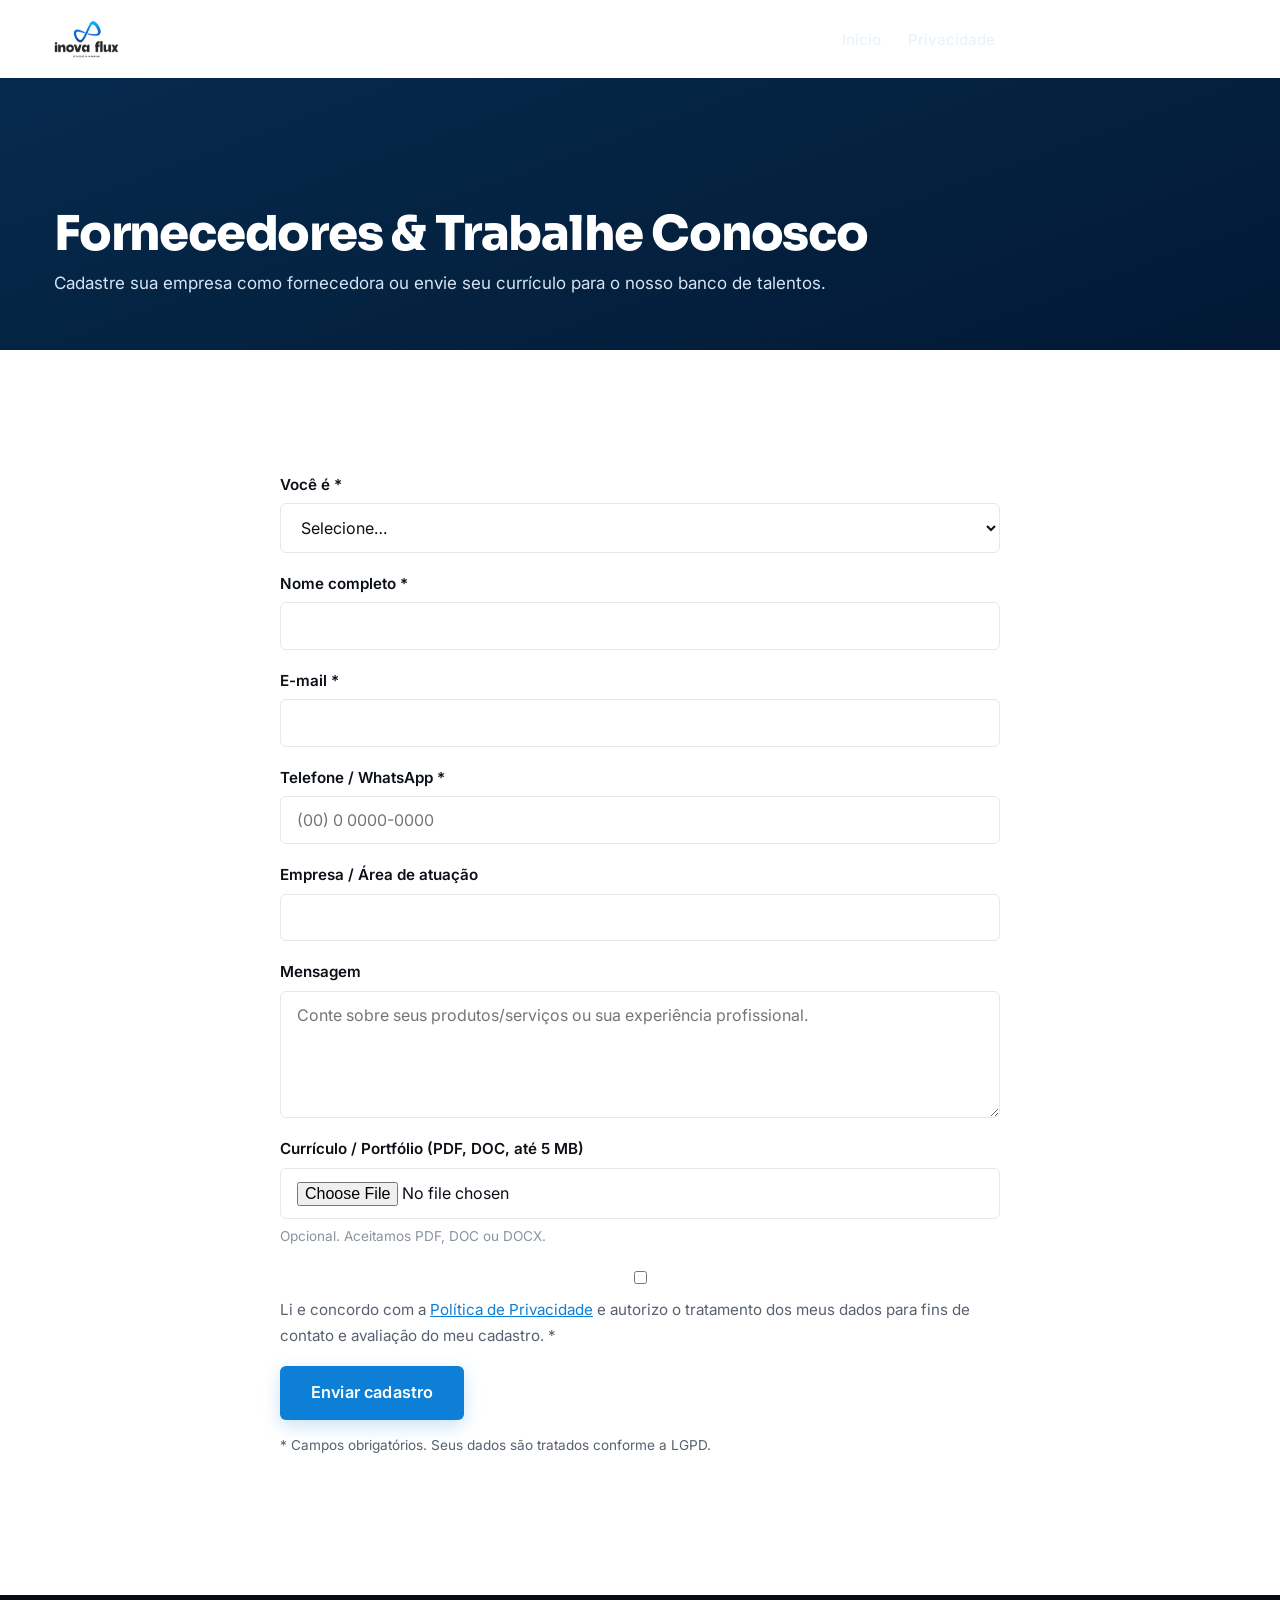
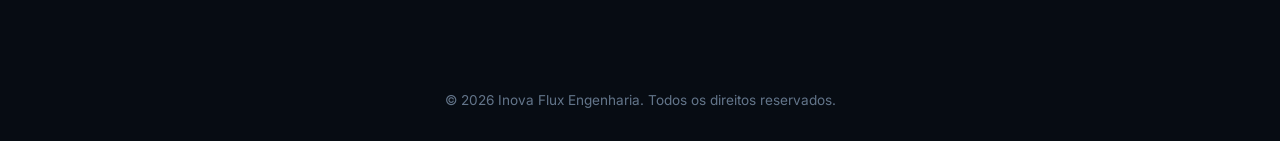
==== Site/fornecedores.html @ 283bc822 "Smooth scroll com Lenis (vendorizado, engine unica) + anima sempre (sem gating de reduced-motion); g" ====
<!DOCTYPE html>
<html lang="pt-BR">
<head>
<meta charset="UTF-8">
<meta name="viewport" content="width=device-width, initial-scale=1">
<title>Fornecedores & Trabalhe Conosco — Inova Flux Engenharia</title>
<meta name="description" content="Cadastro de fornecedores e envio de currículo (Trabalhe Conosco) para a Inova Flux Engenharia.">
<link rel="icon" type="image/png" href="favicon.png">
<link rel="preconnect" href="https://fonts.googleapis.com">
<link rel="preconnect" href="https://fonts.gstatic.com" crossorigin>
<link href="https://fonts.googleapis.com/css2?family=Sora:wght@600;700;800&family=Inter:wght@400;500;600&display=swap" rel="stylesheet">
<link rel="stylesheet" href="css/styles.css">
</head>
<body>

<header class="header scrolled" id="header" style="position:sticky">
  <div class="container header-inner">
    <a href="index.html" class="brand" aria-label="Inova Flux Engenharia — início">
      <img class="logo-color" src="assets/logos/logo-color.png" alt="Inova Flux Engenharia" style="opacity:1;position:relative">
    </a>
    <nav class="nav mobile" style="transform:none">
      <ul class="nav-links"><li><a href="index.html">Início</a></li><li><a href="politica-de-privacidade.html">Privacidade</a></li></ul>
      <a class="btn nav-cta js-wa" data-wa-btn="orcamento" href="https://wa.me/5517996065834" target="_blank" rel="noopener">Solicitar orçamento</a>
    </nav>
  </div>
</header>

<section class="page-hero">
  <div class="container"><h1>Fornecedores & Trabalhe Conosco</h1><p style="margin:.6rem 0 0;color:#D6E4F3">Cadastre sua empresa como fornecedora ou envie seu currículo para o nosso banco de talentos.</p></div>
</section>

<main class="container">
  <div class="prose" style="max-width:720px">
    <div id="formMsg" role="status" aria-live="polite" style="display:none"></div>
    <form id="cadastroForm" method="post" action="php/enviar.php" enctype="multipart/form-data" novalidate>
      <div class="form-field">
        <label for="tipo">Você é *</label>
        <select id="tipo" name="tipo" required>
          <option value="">Selecione…</option>
          <option value="fornecedor">Fornecedor / Prestador de serviço</option>
          <option value="candidato">Candidato (Trabalhe Conosco)</option>
        </select>
      </div>
      <div class="form-field">
        <label for="nome">Nome completo *</label>
        <input type="text" id="nome" name="nome" required autocomplete="name">
      </div>
      <div class="form-field">
        <label for="email">E-mail *</label>
        <input type="email" id="email" name="email" required autocomplete="email">
      </div>
      <div class="form-field">
        <label for="telefone">Telefone / WhatsApp *</label>
        <input type="tel" id="telefone" name="telefone" required autocomplete="tel" placeholder="(00) 0 0000-0000">
      </div>
      <div class="form-field">
        <label for="empresa">Empresa / Área de atuação</label>
        <input type="text" id="empresa" name="empresa" autocomplete="organization">
      </div>
      <div class="form-field">
        <label for="mensagem">Mensagem</label>
        <textarea id="mensagem" name="mensagem" rows="5" placeholder="Conte sobre seus produtos/serviços ou sua experiência profissional."></textarea>
      </div>
      <div class="form-field">
        <label for="arquivo">Currículo / Portfólio (PDF, DOC, até 5 MB)</label>
        <input type="file" id="arquivo" name="arquivo" accept=".pdf,.doc,.docx">
        <span class="form-note">Opcional. Aceitamos PDF, DOC ou DOCX.</span>
      </div>
      <div class="form-field" style="flex-direction:row;align-items:flex-start;gap:10px">
        <input type="checkbox" id="consent" name="consent" required style="width:auto;margin-top:5px">
        <label for="consent" style="font-weight:400;color:var(--muted)">Li e concordo com a <a href="politica-de-privacidade.html" target="_blank">Política de Privacidade</a> e autorizo o tratamento dos meus dados para fins de contato e avaliação do meu cadastro. *</label>
      </div>
      <!-- honeypot anti-spam -->
      <input type="text" name="website" tabindex="-1" autocomplete="off" style="position:absolute;left:-9999px" aria-hidden="true">
      <button type="submit" class="btn btn--lg" id="submitBtn">Enviar cadastro</button>
      <p class="form-note" style="margin-top:14px">* Campos obrigatórios. Seus dados são tratados conforme a LGPD.</p>
    </form>
  </div>
</main>

<footer class="footer">
  <div class="container">
    <div class="footer-bottom" style="border:0;justify-content:center">
      <span>© <span id="year">2026</span> Inova Flux Engenharia. Todos os direitos reservados.</span>
    </div>
  </div>
</footer>

<script src="js/lenis.min.js"></script>
<script src="js/app.js"></script>
<script>
/* Envio assíncrono com feedback (progressivo — funciona só quando o backend PHP estiver no ar) */
(function(){
  var form = document.getElementById('cadastroForm');
  var msg = document.getElementById('formMsg');
  var btn = document.getElementById('submitBtn');
  if(!form) return;
  function show(type, text){
    msg.style.display='block';
    msg.style.padding='14px 18px'; msg.style.borderRadius='10px'; msg.style.marginBottom='20px';
    msg.style.background = type==='ok' ? 'rgba(1,187,255,.12)' : '#FDECEA';
    msg.style.color = type==='ok' ? '#04213F' : '#B3261E';
    msg.textContent = text;
    msg.scrollIntoView({behavior:'smooth', block:'center'});
  }
  form.addEventListener('submit', function(e){
    if(!form.checkValidity()){ return; } // deixa o browser validar
    e.preventDefault();
    btn.disabled = true; btn.textContent = 'Enviando…';
    fetch(form.action, { method:'POST', body: new FormData(form) })
      .then(function(r){ return r.json().catch(function(){ throw new Error('resp'); }); })
      .then(function(d){
        if(d && d.ok){ show('ok', d.message || 'Cadastro enviado com sucesso! Em breve entraremos em contato.'); form.reset(); }
        else { show('err', (d && d.message) || 'Não foi possível enviar. Tente novamente ou fale pelo WhatsApp.'); }
      })
      .catch(function(){ show('err', 'Envio indisponível no momento. Fale conosco pelo WhatsApp (17) 9 9606-5834.'); })
      .finally(function(){ btn.disabled=false; btn.textContent='Enviar cadastro'; });
  });
})();
</script>

</body>
</html>
---- Site/css/styles.css ----
/* =====================================================================
   Inova Flux Engenharia — styles.css (v3 · editorial/industrial + motion premium)
   Paleta ciano→azul da marca, tipografia Sora + Inter.
   ===================================================================== */

/* ---------- Tokens ---------- */
:root{
  --brand-cyan:#12B5F0;
  --brand:#0E7FD6;
  --brand-deep:#022E79;
  --brand-navy:#04213F;
  --ink:#0B1017;
  --ink-2:#161C26;
  --charcoal:#272728;
  --muted:#57616F;
  --muted-2:#8A93A0;
  --line:#E4E8EE;
  --line-2:#EEF1F5;
  --surface:#F4F6F9;
  --surface-2:#E9EEF3;
  --bg:#FFFFFF;
  --white:#FFFFFF;

  --grad:linear-gradient(135deg,#12B5F0 0%,#0E7FD6 55%,#022E79 100%);
  --grad-dark:linear-gradient(160deg,#062A4E 0%,#04213F 55%,#021835 100%);

  --r-sm:6px; --r:10px; --r-lg:16px; --pill:999px;
  --shadow-sm:0 1px 2px rgba(9,20,35,.05);
  --shadow:0 10px 30px rgba(9,20,35,.09);
  --shadow-lg:0 26px 60px rgba(9,20,35,.20);
  --ring:0 0 0 3px rgba(18,181,240,.45);

  --container:1220px;
  --pad:24px;
  --sec:clamp(72px,9.5vw,132px);
  --header-h:78px;

  --ff-display:"Sora",system-ui,-apple-system,"Segoe UI",Roboto,sans-serif;
  --ff-body:"Inter",system-ui,-apple-system,"Segoe UI",Roboto,sans-serif;

  /* curvas de animação */
  --ease:cubic-bezier(.33,.72,.32,1);      /* micro-interações — suave, natural */
  --ease-out:cubic-bezier(.16,1,.3,1);     /* entradas — expo-out, premium */
  --ease-soft:cubic-bezier(.45,.05,.2,1);
}

/* ---------- Reset / base ---------- */
*,*::before,*::after{box-sizing:border-box}
html{scroll-behavior:smooth;scroll-padding-top:90px;-webkit-text-size-adjust:100%}
body{
  margin:0;font-family:var(--ff-body);font-size:1.0625rem;line-height:1.68;
  color:var(--ink);background:var(--bg);overflow-x:hidden;
  -webkit-font-smoothing:antialiased;text-rendering:optimizeLegibility;
}
/* Lenis smooth scroll (evita conflito com html{scroll-behavior:smooth}) */
html.lenis,html.lenis body{height:auto}
.lenis.lenis-smooth{scroll-behavior:auto!important}
.lenis.lenis-smooth [data-lenis-prevent]{overscroll-behavior:contain}
.lenis.lenis-stopped{overflow:hidden}
.lenis.lenis-smooth iframe{pointer-events:none}

img{max-width:100%;display:block;height:auto}
a{color:var(--brand);text-decoration:none}
h1,h2,h3,h4{font-family:var(--ff-display);color:var(--ink);line-height:1.08;font-weight:700;margin:0 0 .5em}
h1{font-size:clamp(2.4rem,5.4vw,4rem);letter-spacing:-.025em;font-weight:800}
h2{font-size:clamp(1.9rem,3.8vw,2.9rem);letter-spacing:-.02em;font-weight:700}
h3{font-size:1.2rem;letter-spacing:-.01em}
p{margin:0 0 1rem}
ul{margin:0;padding:0;list-style:none}
:focus-visible{outline:none;box-shadow:var(--ring);border-radius:4px}
::selection{background:var(--brand-cyan);color:#fff}

/* ---------- Layout ---------- */
.container{width:100%;max-width:var(--container);margin:0 auto;padding:0 var(--pad)}
.section{padding:var(--sec) 0;position:relative}
.section--surface{background:var(--surface)}
.section--dark{background:var(--ink);color:#C4CEDA}
.section--dark h2,.section--dark h3{color:#fff}
.section--gradient{background:var(--grad-dark);color:#C9D7E6}
.section--gradient h2,.section--gradient h3{color:#fff}

.sec-head{max-width:760px;margin:0 0 clamp(40px,5vw,64px)}
.sec-head.center{margin-left:auto;margin-right:auto;text-align:center}
.eyebrow{
  display:inline-flex;align-items:center;gap:.7em;
  font-family:var(--ff-body);font-weight:600;font-size:.76rem;letter-spacing:.2em;
  text-transform:uppercase;color:var(--brand);margin-bottom:1.1rem;
}
.eyebrow::before{content:"";width:28px;height:2px;background:var(--brand-cyan);display:inline-block}
.sec-head.center .eyebrow::before{display:none}
.section--dark .eyebrow,.section--gradient .eyebrow{color:var(--brand-cyan)}
.lead{font-size:1.14rem;color:var(--muted);max-width:64ch}
.section--dark .lead,.section--gradient .lead{color:#AFC0D2}

/* ---------- Buttons ---------- */
.btn{
  --btn-bg:var(--brand);--btn-fg:#fff;
  display:inline-flex;align-items:center;gap:.6em;
  font-family:var(--ff-body);font-weight:600;font-size:.98rem;letter-spacing:.01em;
  padding:.92em 1.5em;border-radius:var(--r-sm);border:0;cursor:pointer;
  background:var(--btn-bg);color:var(--btn-fg);
  box-shadow:0 6px 18px rgba(14,127,214,.22);
  transition:transform .45s var(--ease),box-shadow .45s var(--ease),background .45s var(--ease);
  line-height:1.2;text-align:center;will-change:transform;
}
.btn:hover{transform:translateY(-3px);background:var(--ink);box-shadow:0 14px 30px rgba(9,20,35,.28)}
.btn:active{transform:translateY(-1px);transition-duration:.1s}
.btn svg{width:1.15em;height:1.15em;flex:0 0 auto;transition:transform .45s var(--ease)}
.btn:hover svg{transform:translateX(2px)}
.btn--ghost{background:transparent;color:var(--ink);box-shadow:inset 0 0 0 1.5px var(--line-2);border:0}
.btn--ghost:hover{background:var(--ink);color:#fff;box-shadow:inset 0 0 0 1.5px var(--ink)}
.btn--light{background:#fff;color:var(--ink);box-shadow:0 8px 22px rgba(0,0,0,.18)}
.btn--light:hover{background:var(--brand-cyan);color:#fff}
.btn--lg{padding:1.05em 1.9em;font-size:1.02rem}

/* ---------- Loader ---------- */
#loader{position:fixed;inset:0;z-index:2000;display:grid;place-items:center;background:var(--ink);transition:opacity .7s ease,visibility .7s ease}
#loader.hide{opacity:0;visibility:hidden}
#loader.hide .loader-mark img,#loader.hide .loader-bar::after{animation:none}
.loader-mark{display:flex;flex-direction:column;align-items:center;gap:20px}
.loader-mark img{width:148px;opacity:.96;animation:pulse 1.6s var(--ease) infinite}
.loader-bar{width:130px;height:2px;background:rgba(255,255,255,.14);overflow:hidden}
.loader-bar::after{content:"";display:block;height:100%;width:40%;background:var(--brand-cyan);animation:slide 1.1s var(--ease) infinite}
@keyframes pulse{0%,100%{opacity:.5}50%{opacity:1}}
@keyframes slide{0%{transform:translateX(-120%)}100%{transform:translateX(360%)}}

/* ---------- Header ---------- */
.header{position:fixed;top:0;left:0;right:0;z-index:1000;height:var(--header-h);transition:background .4s var(--ease),box-shadow .4s var(--ease),height .4s var(--ease)}
.header-inner{display:flex;align-items:center;justify-content:space-between;height:100%}
.brand{display:flex;align-items:center;height:100%;z-index:2}
.brand img{height:38px;width:auto;transition:opacity .4s ease}
.brand .logo-color{opacity:0;position:absolute}
.brand .logo-white{opacity:1;position:relative}
.header.scrolled{background:rgba(255,255,255,.9);backdrop-filter:saturate(1.3) blur(10px);box-shadow:0 1px 0 var(--line);height:66px}
.header.scrolled .brand .logo-color{opacity:1;position:relative}
.header.scrolled .brand .logo-white{opacity:0;position:absolute}

.nav{display:flex;align-items:center;gap:2.2rem}
.nav-links{display:flex;align-items:center;gap:1.7rem}
.nav-links a{font-weight:500;font-size:.95rem;color:#EAF2FB;position:relative;padding:4px 0;transition:color .3s var(--ease)}
.nav-links a::after{content:"";position:absolute;left:0;bottom:-2px;height:2px;width:0;background:var(--brand-cyan);transition:width .45s var(--ease-out)}
.nav-links a:hover::after{width:100%}
.header.scrolled .nav-links a{color:var(--ink)}
.header.scrolled .nav-links a:hover{color:var(--brand)}
.nav-cta{display:inline-flex}
.header:not(.scrolled) .nav-cta.btn{background:rgba(255,255,255,.12);box-shadow:inset 0 0 0 1.5px rgba(255,255,255,.35)}
.header:not(.scrolled) .nav-cta.btn:hover{background:#fff;color:var(--ink)}

.burger{display:none;width:44px;height:44px;border:0;background:transparent;cursor:pointer;position:relative;z-index:1200;border-radius:8px}
.burger span{display:block;position:absolute;left:11px;right:11px;height:2px;background:#fff;border-radius:2px;transition:transform .4s var(--ease),opacity .3s}
.header.scrolled .burger span{background:var(--ink)}
.burger span:nth-child(1){top:15px}.burger span:nth-child(2){top:21px}.burger span:nth-child(3){top:27px}
body.nav-open .burger span:nth-child(1){transform:translateY(6px) rotate(45deg)}
body.nav-open .burger span:nth-child(2){opacity:0}
body.nav-open .burger span:nth-child(3){transform:translateY(-6px) rotate(-45deg)}
body.nav-open .burger span{background:#fff!important}

/* ---------- Hero ---------- */
.hero{position:relative;min-height:100svh;display:flex;align-items:center;overflow:hidden;color:#fff}
.hero-bg{position:absolute;inset:0;z-index:0}
.hero-bg img{width:100%;height:100%;object-fit:cover;object-position:center 30%}
.hero-bg::after{
  content:"";position:absolute;inset:0;
  background:
    linear-gradient(90deg,rgba(6,15,26,.94) 0%,rgba(6,15,26,.8) 34%,rgba(4,26,54,.5) 66%,rgba(4,26,54,.35) 100%),
    linear-gradient(180deg,rgba(6,15,26,.5) 0%,rgba(4,26,54,.2) 40%,rgba(2,24,53,.72) 100%);
}
.hero-inner{position:relative;z-index:1;padding:calc(var(--header-h) + 5vh) 0 8vh;max-width:860px}
.hero .eyebrow{color:var(--brand-cyan)}
.hero h1{color:#fff;margin-bottom:.55em;text-shadow:0 2px 30px rgba(0,0,0,.35)}
.hero h1 .accent{color:var(--brand-cyan)}
.hero-sub{font-size:clamp(1.08rem,1.55vw,1.28rem);color:#E6EEF6;max-width:610px;margin-bottom:2.2rem;line-height:1.62}
.hero-actions{display:flex;flex-wrap:wrap;gap:1rem;align-items:center}
.hero-chips{display:flex;flex-wrap:wrap;gap:.7rem 1.6rem;margin-top:2.6rem;padding-top:1.7rem;border-top:1px solid rgba(255,255,255,.16)}
.hero-chip{display:inline-flex;align-items:center;gap:.55em;font-size:.9rem;color:#DDE8F2;font-weight:500}
.hero-chip svg{width:1.15em;height:1.15em;color:var(--brand-cyan)}

/* animação de entrada do hero (após loader) */
.hero-inner>*{opacity:0;transform:translateY(26px)}
.hero.reveal-in .hero-inner>*{opacity:1;transform:none;transition:opacity 1s var(--ease-out),transform 1.1s var(--ease-out)}
.hero.reveal-in .hero-inner>*:nth-child(1){transition-delay:.05s}
.hero.reveal-in .hero-inner>*:nth-child(2){transition-delay:.16s}
.hero.reveal-in .hero-inner>*:nth-child(3){transition-delay:.27s}
.hero.reveal-in .hero-inner>*:nth-child(4){transition-delay:.38s}
.hero.reveal-in .hero-inner>*:nth-child(5){transition-delay:.49s}
html:not(.js) .hero-inner>*{opacity:1;transform:none}

/* ---------- Stats band ---------- */
.stats{border-top:1px solid var(--line);background:var(--bg)}
.stats-grid{display:grid;grid-template-columns:repeat(4,1fr)}
.stat{padding:clamp(28px,4vw,44px) 8px;text-align:center;border-left:1px solid var(--line)}
.stat:first-child{border-left:0}
.stat-num{font-family:var(--ff-display);font-weight:800;font-size:clamp(2rem,3.4vw,2.9rem);color:var(--ink);letter-spacing:-.02em;line-height:1}
.stat-num .u{color:var(--brand-cyan)}
.stat-label{margin-top:.6rem;font-size:.9rem;color:var(--muted);letter-spacing:.01em}

/* ---------- Grids ---------- */
.grid{display:grid;gap:20px}
.grid-3{grid-template-columns:repeat(3,1fr)}
.grid-2{grid-template-columns:repeat(2,1fr)}
.grid-4{grid-template-columns:repeat(4,1fr)}

/* ---------- Card ---------- */
.card{
  position:relative;background:var(--bg);border:1px solid var(--line);border-radius:var(--r);
  padding:30px 28px 32px;height:100%;overflow:hidden;
  transition:transform .5s var(--ease),box-shadow .5s var(--ease),border-color .5s var(--ease);
}
.card::before{content:"";position:absolute;top:0;left:0;right:0;height:3px;background:var(--grad);transform:scaleX(0);transform-origin:left;transition:transform .6s var(--ease-out)}
.card:hover{transform:translateY(-6px);box-shadow:var(--shadow);border-color:#D3DEEA}
.card:hover::before{transform:scaleX(1)}
.card h3{margin:0 0 .45rem}
.card p{color:var(--muted);margin:0;font-size:1rem}
.card .icon{width:40px;height:40px;display:flex;align-items:center;justify-content:flex-start;color:var(--brand);margin-bottom:20px}
.card .icon svg{width:34px;height:34px;stroke-width:1.5;transition:color .5s var(--ease),transform .5s var(--ease)}
.card:hover .icon svg{color:var(--brand-cyan);transform:translateY(-2px)}
.card .num{font-family:var(--ff-display);font-weight:800;font-size:.85rem;color:var(--brand-cyan);letter-spacing:.14em;margin-bottom:.6rem;display:block}
.section--dark .card,.section--gradient .card{background:rgba(255,255,255,.035);border-color:rgba(255,255,255,.1)}
.section--dark .card p,.section--gradient .card p{color:#A9BBCE}
.section--dark .card .icon,.section--gradient .card .icon{color:var(--brand-cyan)}

.card--cta{background:var(--ink);border-color:var(--ink);color:#fff;display:flex;flex-direction:column;justify-content:center}
.card--cta::before{display:none}
.card--cta h3{color:#fff}
.card--cta p{color:#AAB6C4}
.card--cta:hover{transform:translateY(-6px);box-shadow:var(--shadow-lg)}

/* ---------- Split ---------- */
.split{display:grid;grid-template-columns:1fr 1fr;gap:clamp(36px,5vw,80px);align-items:center}
.split.rev .split-media{order:2}
.split-media{position:relative;border-radius:var(--r);overflow:hidden;box-shadow:var(--shadow-lg);aspect-ratio:4/5}
.split-media img{width:100%;height:100%;object-fit:cover;transition:transform 1.1s var(--ease-out)}
.split-media:hover img{transform:scale(1.04)}
.split-media::after{content:"";position:absolute;inset:0;background:linear-gradient(180deg,rgba(4,26,54,.05),rgba(4,26,54,.35));mix-blend-mode:multiply}
.split-media .badge{position:absolute;left:20px;bottom:20px;z-index:2;background:rgba(11,16,23,.82);backdrop-filter:blur(8px);color:#fff;padding:13px 18px;border-radius:8px;font-size:.88rem;border:1px solid rgba(255,255,255,.1)}
.split-media .badge strong{display:block;font-family:var(--ff-display);font-size:1.1rem;margin-bottom:2px}
.stack-list{margin-top:1.8rem;display:grid;gap:1.15rem}
.stack-list li{display:flex;gap:1rem;align-items:flex-start;color:var(--muted)}
.stack-list .tick{flex:0 0 auto;width:26px;height:26px;border-radius:6px;background:var(--grad);display:grid;place-items:center;margin-top:2px}
.stack-list .tick svg{width:15px;height:15px;color:#fff}
.stack-list b{color:var(--ink);font-weight:600}
.section--dark .stack-list li,.section--gradient .stack-list li{color:#B9C8D8}
.section--dark .stack-list b,.section--gradient .stack-list b{color:#fff}

/* ---------- Parallax band ---------- */
.band{position:relative;min-height:clamp(300px,42vw,480px);display:flex;align-items:center;overflow:hidden;color:#fff}
.band-bg{position:absolute;inset:-12% 0;z-index:0;will-change:transform}
.band-bg img{width:100%;height:100%;object-fit:cover}
.band::after{content:"";position:absolute;inset:0;background:linear-gradient(90deg,rgba(6,15,26,.94),rgba(4,26,54,.55))}
.band-inner{position:relative;z-index:1;max-width:680px}
.band h2{color:#fff}
.band p{color:#CDDBEA;margin-bottom:1.8rem;font-size:1.1rem}

/* ---------- Parceria ---------- */
.ps-grid{display:grid;grid-template-columns:1fr 1fr;gap:20px;margin-bottom:44px}
.ps-card{border-radius:var(--r);padding:34px;border:1px solid rgba(255,255,255,.1);position:relative}
.ps-card .tag{font-size:.76rem;font-weight:700;letter-spacing:.16em;text-transform:uppercase;margin-bottom:.9rem;display:inline-block}
.ps-card.prob{background:rgba(255,255,255,.03)}
.ps-card.prob .tag{color:#FF9E8D}
.ps-card.sol{background:rgba(18,181,240,.08);border-color:rgba(18,181,240,.3)}
.ps-card.sol .tag{color:var(--brand-cyan)}
.ps-card h3{color:#fff}
.ps-card p{color:#B9C8D8;margin:0}

/* ---------- Metodologia ---------- */
.method{display:grid;grid-template-columns:repeat(3,1fr);gap:20px}
.method .step{position:relative;padding:34px 30px;background:var(--bg);border:1px solid var(--line);border-radius:var(--r);overflow:hidden;transition:transform .5s var(--ease),box-shadow .5s var(--ease)}
.method .step::before{content:"";position:absolute;top:0;left:0;width:3px;height:0;background:var(--grad);transition:height .55s var(--ease-out)}
.method .step:hover{transform:translateY(-4px);box-shadow:var(--shadow)}
.method .step:hover::before{height:100%}
.method .step .n{font-family:var(--ff-display);font-weight:800;font-size:2.4rem;color:var(--surface-2);line-height:1;transition:color .5s var(--ease)}
.method .step:hover .n{color:var(--brand-cyan)}
.method .step h3{margin:.6rem 0 .4rem}
.method .step p{color:var(--muted);margin:0}

/* ---------- Portfólio ---------- */
.portfolio-grid{display:grid;grid-template-columns:repeat(3,1fr);gap:18px}
.pf-card{
  display:block;padding:0;border:0;margin:0;font:inherit;color:inherit;background:#0a1826;
  position:relative;border-radius:var(--r);overflow:hidden;cursor:pointer;aspect-ratio:4/3;width:100%;
  box-shadow:var(--shadow-sm);transition:box-shadow .5s var(--ease),transform .5s var(--ease);
}
.pf-card:hover{transform:translateY(-4px);box-shadow:var(--shadow)}
.pf-card img{width:100%;height:100%;object-fit:cover;display:block;transition:transform .9s var(--ease-out)}
.pf-card:hover img,.pf-card:focus-visible img{transform:scale(1.07)}
.pf-card::after{content:"";position:absolute;inset:0;background:linear-gradient(180deg,rgba(4,26,54,0) 38%,rgba(6,15,26,.9));transition:.4s var(--ease)}
.pf-meta{position:absolute;left:0;right:0;bottom:0;z-index:2;padding:22px;color:#fff;text-align:left;transform:translateY(6px);transition:transform .45s var(--ease-out)}
.pf-card:hover .pf-meta{transform:translateY(0)}
.pf-over{font-size:.7rem;letter-spacing:.16em;text-transform:uppercase;color:var(--brand-cyan);font-weight:700}
.pf-title{font-family:var(--ff-display);font-weight:700;font-size:1.1rem;margin:.2rem 0 .12rem;line-height:1.2}
.pf-small{font-size:.84rem;color:#B7CADD}
.pf-zoom{position:absolute;top:16px;right:16px;z-index:2;width:40px;height:40px;border-radius:50%;background:rgba(255,255,255,.14);backdrop-filter:blur(4px);display:grid;place-items:center;opacity:0;transform:scale(.85);transition:.45s var(--ease-out)}
.pf-card:hover .pf-zoom,.pf-card:focus-visible .pf-zoom{opacity:1;transform:scale(1)}
.pf-zoom svg{width:18px;height:18px;color:#fff}

/* ---------- Lightbox ---------- */
.lightbox{position:fixed;inset:0;z-index:1500;display:none;align-items:center;justify-content:center;background:rgba(4,10,18,.95);opacity:0;transition:opacity .35s var(--ease)}
.lightbox.open{display:flex;opacity:1}
.lb-img{max-width:88vw;max-height:82vh;border-radius:8px;box-shadow:var(--shadow-lg);object-fit:contain;animation:lbin .45s var(--ease-out)}
@keyframes lbin{from{opacity:0;transform:scale(.94)}to{opacity:1;transform:scale(1)}}
.lb-btn{position:absolute;background:rgba(255,255,255,.1);border:0;color:#fff;width:54px;height:54px;border-radius:50%;cursor:pointer;display:grid;place-items:center;transition:background .3s var(--ease),transform .3s var(--ease);backdrop-filter:blur(4px)}
.lb-btn:hover{background:var(--brand);transform:scale(1.06)}
.lb-btn svg{width:24px;height:24px}
.lb-prev{left:3vw;top:50%;transform:translateY(-50%)}
.lb-prev:hover{transform:translateY(-50%) scale(1.06)}
.lb-next{right:3vw;top:50%;transform:translateY(-50%)}
.lb-next:hover{transform:translateY(-50%) scale(1.06)}
.lb-close{top:24px;right:3vw;width:48px;height:48px}
.lb-counter{position:absolute;bottom:26px;left:50%;transform:translateX(-50%);color:#fff;font-size:.92rem;letter-spacing:.1em;background:rgba(255,255,255,.08);padding:6px 16px;border-radius:var(--pill)}
.lb-caption{position:absolute;bottom:66px;left:50%;transform:translateX(-50%);color:#CDDBEA;font-size:.92rem;text-align:center;max-width:80vw}

/* ---------- Sectors ---------- */
.sector-row{display:flex;flex-wrap:wrap;gap:12px}
.sector-chip{display:inline-flex;align-items:center;gap:.6em;padding:.7em 1.25em;border-radius:var(--pill);background:var(--bg);border:1px solid var(--line);font-weight:500;color:var(--ink);font-size:.96rem;transition:transform .4s var(--ease),border-color .4s var(--ease),background .4s var(--ease)}
.sector-chip svg{width:1.1em;height:1.1em;color:var(--brand)}
.sector-chip:hover{border-color:var(--brand-cyan);transform:translateY(-3px)}
.sector-chip.is-featured{background:var(--ink);color:#fff;border-color:var(--ink)}
.sector-chip.is-featured svg{color:var(--brand-cyan)}

/* ---------- Contato / Como funciona ---------- */
.contact-wrap{display:grid;grid-template-columns:1.05fr .95fr;gap:clamp(36px,5vw,72px);align-items:center}
.howto-steps{position:relative;margin-top:.6rem}
.howto-step{position:relative;display:flex;gap:22px;padding:0 0 30px}
.howto-step:last-child{padding-bottom:0}
.howto-step:not(:last-child)::before{
  content:"";position:absolute;left:25px;top:26px;width:2px;height:100%;
  background:var(--line);transform:scaleY(0);transform-origin:top;transition:transform .9s var(--ease-out)
}
.howto.in .howto-step::before{transform:scaleY(1)}
.howto.in .howto-step:nth-child(2)::before{transition-delay:.25s}
.howto-num{position:relative;z-index:1;flex:0 0 auto;width:52px;height:52px;border-radius:50%;background:#fff;border:2px solid var(--line);display:grid;place-items:center;font-family:var(--ff-display);font-weight:800;color:var(--muted-2);transition:border-color .6s var(--ease-out),color .6s var(--ease-out),box-shadow .6s var(--ease-out)}
.howto.in .howto-num{border-color:var(--brand-cyan);color:var(--brand);box-shadow:0 6px 16px rgba(14,127,214,.18)}
.howto-step h3{margin:.5rem 0 .3rem}
.howto-step p{color:var(--muted);margin:0}
.howto-step{opacity:0;transform:translateY(18px);transition:opacity .9s var(--ease-out),transform .9s var(--ease-out)}
.howto.in .howto-step{opacity:1;transform:none}
.howto.in .howto-step:nth-child(2){transition-delay:.18s}
.howto.in .howto-step:nth-child(3){transition-delay:.4s}

.contact-card{background:var(--ink);color:#fff;border-radius:var(--r-lg);padding:clamp(32px,4vw,46px);box-shadow:var(--shadow-lg);position:relative;overflow:hidden}
.contact-card::before{content:"";position:absolute;top:-40%;right:-30%;width:80%;height:120%;background:radial-gradient(circle,rgba(18,181,240,.2),transparent 60%)}
.contact-card h3{color:#fff;font-size:1.55rem}
.contact-card .lead{color:#AEBDCE;position:relative}
.contact-info{display:grid;gap:14px;margin:24px 0 28px;position:relative}
.contact-info li{display:flex;gap:.8rem;align-items:center;color:#D6E1EC}
.contact-info svg{width:20px;height:20px;color:var(--brand-cyan);flex:0 0 auto}
.contact-info a{color:#D6E1EC;transition:color .3s var(--ease)}
.contact-info a:hover{color:var(--brand-cyan)}

/* ---------- Footer ---------- */
.footer{background:#070C13;color:#93A3B5;padding:70px 0 30px;font-size:.94rem}
.footer-top{display:grid;grid-template-columns:1.5fr 1fr 1fr;gap:44px;padding-bottom:44px;border-bottom:1px solid rgba(255,255,255,.08)}
.footer .f-logo{height:42px;margin-bottom:20px}
.footer h4{color:#fff;font-family:var(--ff-display);font-size:.95rem;margin:0 0 16px;letter-spacing:.02em}
.footer a{color:#93A3B5;transition:color .3s var(--ease)}
.footer a:hover{color:var(--brand-cyan)}
.footer-links{display:grid;gap:10px}
.footer-contact{display:grid;gap:12px}
.footer-contact li{display:flex;gap:.6rem;align-items:flex-start}
.footer-contact svg{width:18px;height:18px;color:var(--brand-cyan);flex:0 0 auto;margin-top:3px}
.footer-bottom{display:flex;flex-wrap:wrap;gap:12px;justify-content:space-between;padding-top:24px;color:#63758A;font-size:.85rem}
.footer-bottom a{color:#63758A}

/* ---------- Cookie banner ---------- */
.cookie{position:fixed;left:16px;right:16px;bottom:16px;z-index:1400;max-width:560px;margin:0 auto;background:#fff;border:1px solid var(--line);border-radius:var(--r);box-shadow:var(--shadow-lg);padding:22px 24px;transform:translateY(160%);transition:transform .6s var(--ease-out)}
.cookie.show{transform:translateY(0)}
.cookie p{font-size:.9rem;color:var(--muted);margin:0 0 14px}
.cookie a{color:var(--brand);font-weight:600}
.cookie-actions{display:flex;gap:12px;flex-wrap:wrap}
.cookie .btn{padding:.7em 1.3em;font-size:.9rem}

/* ---------- Reveal (entrada de seções — suave + escalonável) ---------- */
html:not(.js) #loader{display:none}
html:not(.js) [data-reveal]{opacity:1;transform:none}
html:not(.js) .howto-step{opacity:1;transform:none}
html:not(.js) .howto-step::before{transform:scaleY(1)}
[data-reveal]{opacity:0;transform:translateY(38px);transition:opacity 1s var(--ease-out),transform 1.15s var(--ease-out);will-change:opacity,transform}
[data-reveal].in{opacity:1;transform:none}

/* ---------- LGPD content pages ---------- */
.page-hero{background:var(--grad-dark);color:#fff;padding:calc(var(--header-h) + 52px) 0 52px}
.page-hero h1{color:#fff;margin:0;font-size:clamp(2rem,4vw,3rem)}
.prose{max-width:820px;margin:0 auto;padding:var(--sec) 0}
.prose h2{margin-top:2em;font-size:1.4rem}
.prose p,.prose li{color:var(--muted)}
.prose ul{list-style:disc;padding-left:1.3em;margin:0 0 1rem}
.prose a{color:var(--brand);text-decoration:underline}
.form-field{display:grid;gap:6px;margin-bottom:18px}
.form-field label{font-weight:600;color:var(--ink);font-size:.95rem}
.form-field input,.form-field textarea,.form-field select{font-family:var(--ff-body);font-size:1rem;padding:.8em 1em;border:1px solid var(--line);border-radius:var(--r-sm);background:#fff;color:var(--ink);width:100%;transition:border-color .3s var(--ease),box-shadow .3s var(--ease)}
.form-field input:focus,.form-field textarea:focus,.form-field select:focus{outline:none;border-color:var(--brand);box-shadow:var(--ring)}
.form-note{font-size:.85rem;color:var(--muted-2)}

/* =====================================================================
   Responsivo
   ===================================================================== */
@media (max-width:900px){
  :root{--sec:clamp(56px,10vw,88px)}
  .nav-links,.nav-cta{display:none}
  .burger{display:block}
  .nav.mobile{position:fixed;top:0;right:0;bottom:0;width:min(84vw,340px);z-index:1100;background:var(--ink);flex-direction:column;align-items:flex-start;justify-content:flex-start;padding:calc(var(--header-h) + 20px) 32px 32px;gap:0;transform:translateX(100%);transition:transform .5s var(--ease-out);box-shadow:var(--shadow-lg)}
  body.nav-open .nav.mobile{transform:translateX(0)}
  .nav.mobile .nav-links{display:flex;flex-direction:column;align-items:flex-start;gap:0;width:100%}
  .nav.mobile .nav-links a{color:#EAF2FB!important;font-size:1.1rem;padding:16px 0;width:100%;border-bottom:1px solid rgba(255,255,255,.08)}
  .nav.mobile .nav-links a::after{display:none}
  .nav.mobile .nav-cta{display:inline-flex;margin-top:24px;width:100%;justify-content:center;background:var(--brand)!important;box-shadow:none!important;color:#fff!important}
  .nav-scrim{position:fixed;inset:0;background:rgba(4,10,18,.55);z-index:1050;opacity:0;visibility:hidden;transition:.4s var(--ease)}
  body.nav-open .nav-scrim{opacity:1;visibility:visible}

  .grid-3,.grid-4,.method,.portfolio-grid{grid-template-columns:repeat(2,1fr)}
  .stats-grid{grid-template-columns:repeat(2,1fr)}
  .stat:nth-child(3){border-left:0}
  .stat:nth-child(n+3){border-top:1px solid var(--line)}
  .split,.contact-wrap,.ps-grid{grid-template-columns:1fr;gap:36px}
  .split.rev .split-media{order:0}
  .split-media{aspect-ratio:16/10;max-height:440px}
  .footer-top{grid-template-columns:1fr 1fr}
}

@media (max-width:560px){
  :root{--pad:18px}
  h1{font-size:clamp(2.05rem,8.5vw,2.7rem)}
  .grid-3,.grid-4,.grid-2,.method,.portfolio-grid,.stats-grid{grid-template-columns:1fr}
  .stat{border-left:0;border-top:1px solid var(--line);padding:26px 8px}
  .stat:first-child{border-top:0}
  .hero-actions{flex-direction:column;align-items:stretch}
  .hero-actions .btn{justify-content:center}
  .hero-chips{gap:.5rem 1.1rem}
  .cookie-actions{flex-direction:column}
  .cookie-actions .btn{width:100%;justify-content:center}
  .footer-top{grid-template-columns:1fr;gap:32px}
  .footer-bottom{flex-direction:column;gap:8px}
  .lb-prev{left:8px}.lb-next{right:8px}.lb-close{right:8px}
  .lb-btn{width:46px;height:46px}
}

/* ---------- Motion ----------
   As animações (smooth scroll, entradas, micro-interações) são intencionais e fazem
   parte da experiência premium pedida pelo cliente — por isso rodam mesmo quando o
   sistema pede "reduzir movimento". Para voltar a respeitar essa preferência do SO,
   reintroduza aqui um bloco @media (prefers-reduced-motion:reduce) desligando o Lenis
   (app.js) e zerando as transições/reveals. */
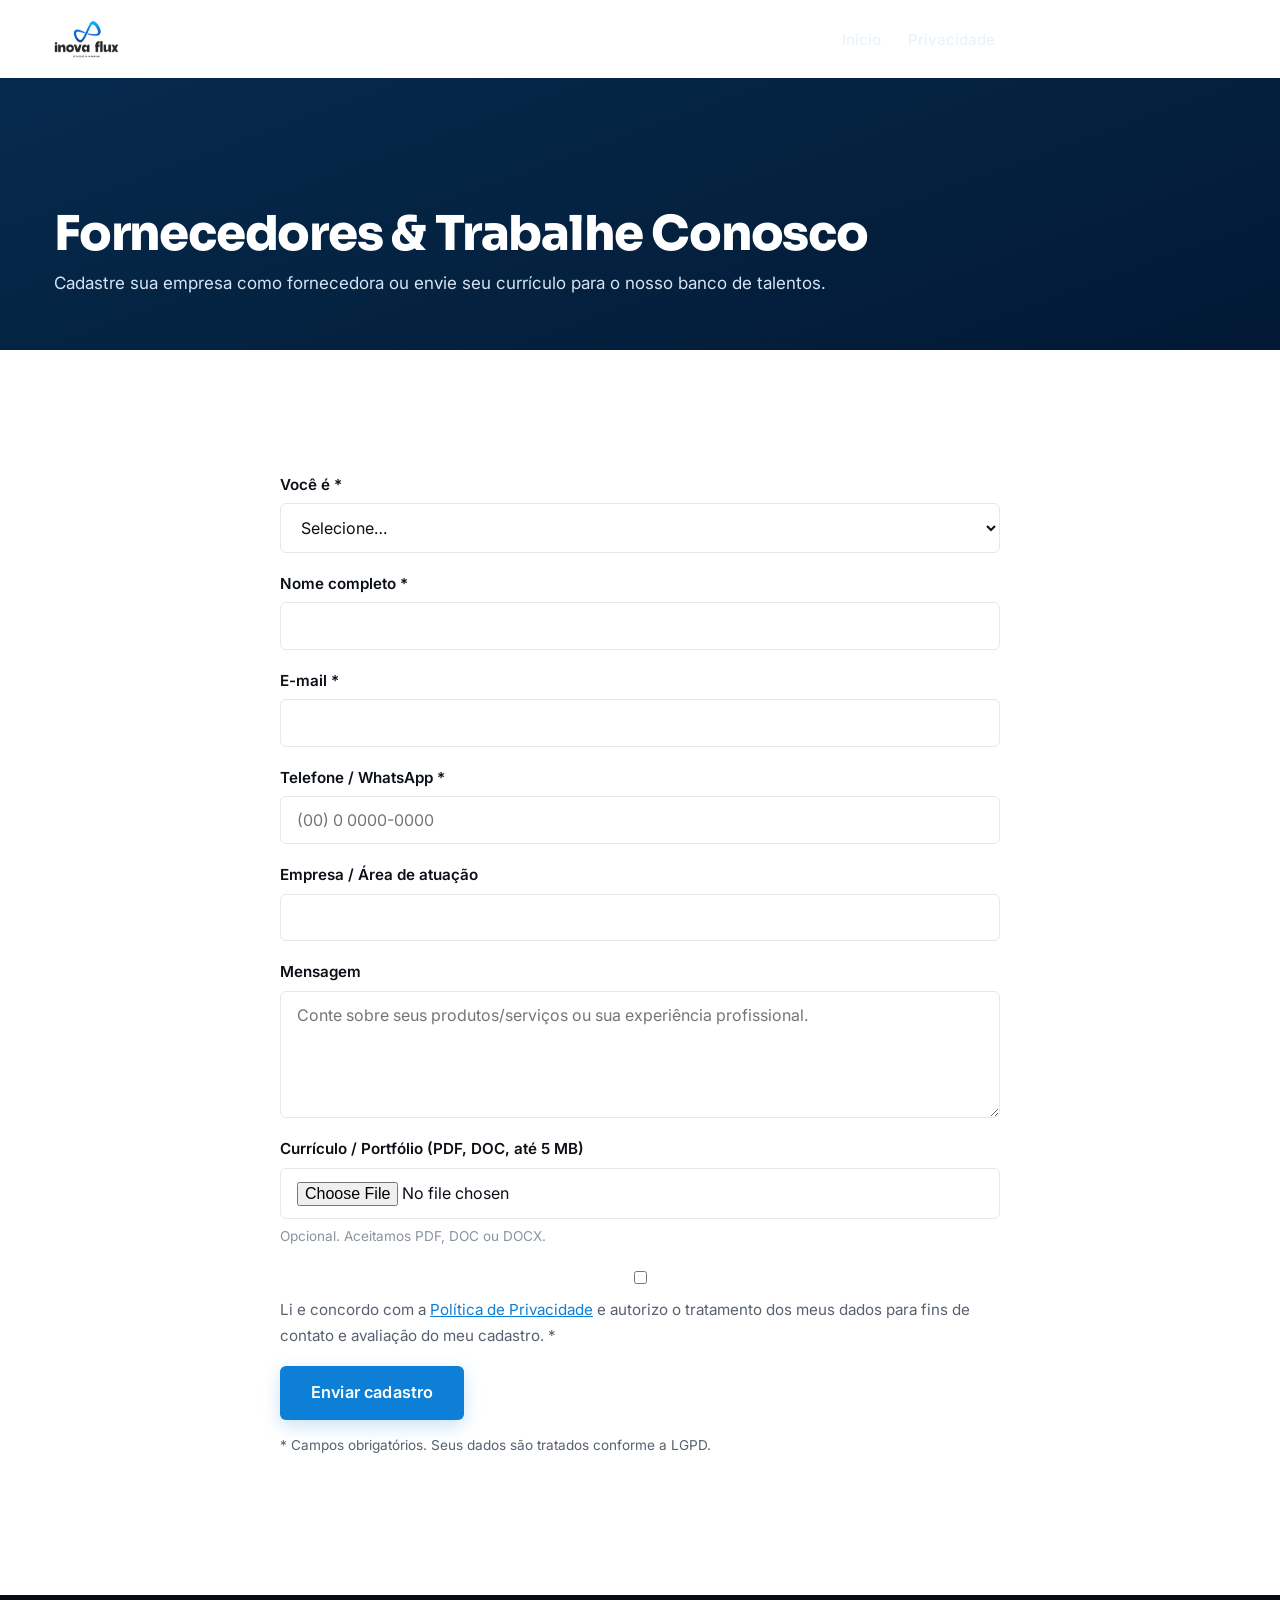
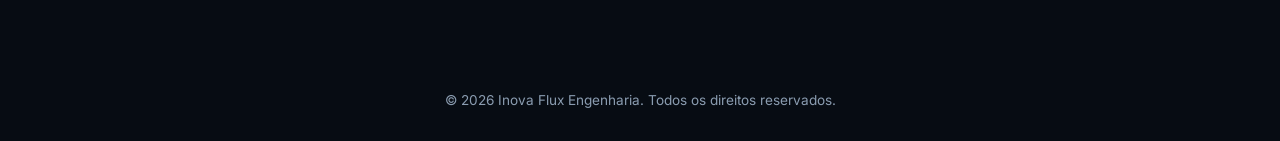
==== commit d4cbf058: "Instala popup Merlin no <head> (index + subpaginas), URL 5919b336; CTAs seguem no WhatsApp (Merlin f" ====
--- a/Site/fornecedores.html
+++ b/Site/fornecedores.html
@@ -10,6 +10,39 @@
 <link rel="preconnect" href="https://fonts.gstatic.com" crossorigin>
 <link href="https://fonts.googleapis.com/css2?family=Sora:wght@600;700;800&family=Inter:wght@400;500;600&display=swap" rel="stylesheet">
 <link rel="stylesheet" href="css/styles.css">
+
+<!-- MERLIN -->
+<script src='https://scripts.gomerlin.com.br/merlin.js'></script>
+<script>
+  Merlin.Popup.initFromSource("https://tools.gomerlin.com.br/chat/5919b336-dd4a-4b05-9ff0-1183dc526f3d");
+
+  function waitForElm(selector) {
+    return new Promise(function(resolve) {
+      if (document.querySelector(selector)) {
+        return resolve(document.querySelector(selector));
+      }
+      var observer = new MutationObserver(function() {
+        if (document.querySelector(selector)) {
+          resolve(document.querySelector(selector));
+          observer.disconnect();
+        }
+      });
+      observer.observe(document.documentElement, { childList: true, subtree: true });
+    });
+  }
+
+  waitForElm('.merlin-button').then(function() {
+    for (var i = 1; i <= 15; i++) {
+      var el = document.getElementById('cta-merlin' + i);
+      if (el) {
+        el.addEventListener('click', function(e) {
+          e.preventDefault();
+          document.querySelector('.merlin-button').click();
+        });
+      }
+    }
+  });
+</script>
 </head>
 <body>
 
--- a/Site/css/styles.css
+++ b/Site/css/styles.css
@@ -82,12 +82,10 @@
 .sec-head{max-width:760px;margin:0 0 clamp(40px,5vw,64px)}
 .sec-head.center{margin-left:auto;margin-right:auto;text-align:center}
 .eyebrow{
-  display:inline-flex;align-items:center;gap:.7em;
+  display:inline-block;
   font-family:var(--ff-body);font-weight:600;font-size:.76rem;letter-spacing:.2em;
   text-transform:uppercase;color:var(--brand);margin-bottom:1.1rem;
 }
-.eyebrow::before{content:"";width:28px;height:2px;background:var(--brand-cyan);display:inline-block}
-.sec-head.center .eyebrow::before{display:none}
 .section--dark .eyebrow,.section--gradient .eyebrow{color:var(--brand-cyan)}
 .lead{font-size:1.14rem;color:var(--muted);max-width:64ch}
 .section--dark .lead,.section--gradient .lead{color:#AFC0D2}
@@ -236,8 +234,11 @@
 .split-media .badge strong{display:block;font-family:var(--ff-display);font-size:1.1rem;margin-bottom:2px}
 .stack-list{margin-top:1.8rem;display:grid;gap:1.15rem}
 .stack-list li{display:flex;gap:1rem;align-items:flex-start;color:var(--muted)}
-.stack-list .tick{flex:0 0 auto;width:26px;height:26px;border-radius:6px;background:var(--grad);display:grid;place-items:center;margin-top:2px}
-.stack-list .tick svg{width:15px;height:15px;color:#fff}
+.stack-list .tick{flex:0 0 auto;width:28px;height:28px;border-radius:7px;background:transparent;border:1.6px solid var(--brand);color:var(--brand);display:grid;place-items:center;margin-top:2px;transition:background .35s var(--ease-out),color .35s var(--ease-out),border-color .35s var(--ease-out)}
+.stack-list .tick svg{width:14px;height:14px;color:currentColor}
+.stack-list li:hover .tick{background:var(--brand);border-color:var(--brand);color:#fff}
+.section--dark .stack-list .tick,.section--gradient .stack-list .tick{border-color:var(--brand-cyan);color:var(--brand-cyan)}
+.section--dark .stack-list li:hover .tick,.section--gradient .stack-list li:hover .tick{background:var(--brand-cyan);color:var(--brand-navy)}
 .stack-list b{color:var(--ink);font-weight:600}
 .section--dark .stack-list li,.section--gradient .stack-list li{color:#B9C8D8}
 .section--dark .stack-list b,.section--gradient .stack-list b{color:#fff}
@@ -273,22 +274,39 @@
 .method .step h3{margin:.6rem 0 .4rem}
 .method .step p{color:var(--muted);margin:0}
 
-/* ---------- Portfólio ---------- */
-.portfolio-grid{display:grid;grid-template-columns:repeat(3,1fr);gap:18px}
+/* ---------- Portfólio (accordion horizontal expansível) ---------- */
+.portfolio-accordion{display:flex;gap:14px;height:clamp(420px,56vh,560px)}
 .pf-card{
   display:block;padding:0;border:0;margin:0;font:inherit;color:inherit;background:#0a1826;
-  position:relative;border-radius:var(--r);overflow:hidden;cursor:pointer;aspect-ratio:4/3;width:100%;
-  box-shadow:var(--shadow-sm);transition:box-shadow .5s var(--ease),transform .5s var(--ease);
-}
-.pf-card:hover{transform:translateY(-4px);box-shadow:var(--shadow)}
-.pf-card img{width:100%;height:100%;object-fit:cover;display:block;transition:transform .9s var(--ease-out)}
-.pf-card:hover img,.pf-card:focus-visible img{transform:scale(1.07)}
-.pf-card::after{content:"";position:absolute;inset:0;background:linear-gradient(180deg,rgba(4,26,54,0) 38%,rgba(6,15,26,.9));transition:.4s var(--ease)}
-.pf-meta{position:absolute;left:0;right:0;bottom:0;z-index:2;padding:22px;color:#fff;text-align:left;transform:translateY(6px);transition:transform .45s var(--ease-out)}
-.pf-card:hover .pf-meta{transform:translateY(0)}
-.pf-over{font-size:.7rem;letter-spacing:.16em;text-transform:uppercase;color:var(--brand-cyan);font-weight:700}
-.pf-title{font-family:var(--ff-display);font-weight:700;font-size:1.1rem;margin:.2rem 0 .12rem;line-height:1.2}
-.pf-small{font-size:.84rem;color:#B7CADD}
+  position:relative;border-radius:var(--r);overflow:hidden;cursor:pointer;
+  flex:1 1 0;min-width:0;height:100%;
+  box-shadow:var(--shadow-sm);
+  transition:flex-grow .55s var(--ease-out),box-shadow .5s var(--ease);
+}
+/* ao passar o mouse na fileira: os não-ativos encolhem; o ativo cresce */
+.portfolio-accordion:hover .pf-card{flex-grow:.62}
+.pf-card:hover,.pf-card:focus-visible,
+.portfolio-accordion:hover .pf-card:hover,
+.portfolio-accordion:hover .pf-card:focus-visible{flex-grow:2.7;box-shadow:var(--shadow-lg)}
+.pf-card img{width:100%;height:100%;object-fit:cover;display:block;transition:transform 1s var(--ease-out)}
+.pf-card:hover img,.pf-card:focus-visible img{transform:scale(1.05)}
+.pf-card::after{content:"";position:absolute;inset:0;background:linear-gradient(180deg,rgba(4,26,54,0) 32%,rgba(6,15,26,.92));transition:.4s var(--ease)}
+/* rótulo vertical (estado recolhido) */
+.pf-vlabel{
+  position:absolute;left:16px;bottom:22px;z-index:2;color:#fff;font-family:var(--ff-display);
+  font-weight:700;font-size:1.02rem;letter-spacing:.01em;white-space:nowrap;pointer-events:none;
+  writing-mode:vertical-rl;transform:rotate(180deg);
+  opacity:1;transition:opacity .3s var(--ease-out);text-shadow:0 2px 12px rgba(0,0,0,.55)
+}
+.pf-card:hover .pf-vlabel,.pf-card:focus-visible .pf-vlabel{opacity:0}
+/* legenda horizontal (estado expandido) */
+.pf-meta{position:absolute;left:0;right:0;bottom:0;z-index:2;padding:26px;color:#fff;text-align:left;
+  opacity:0;transform:translateY(10px);
+  transition:opacity .4s var(--ease-out) .1s,transform .45s var(--ease-out) .1s}
+.pf-card:hover .pf-meta,.pf-card:focus-visible .pf-meta{opacity:1;transform:none}
+.pf-over{font-size:.7rem;letter-spacing:.16em;text-transform:uppercase;color:var(--brand-cyan);font-weight:700;white-space:nowrap}
+.pf-title{font-family:var(--ff-display);font-weight:700;font-size:1.28rem;margin:.28rem 0 .16rem;line-height:1.15;white-space:nowrap}
+.pf-small{font-size:.86rem;color:#B7CADD;white-space:nowrap}
 .pf-zoom{position:absolute;top:16px;right:16px;z-index:2;width:40px;height:40px;border-radius:50%;background:rgba(255,255,255,.14);backdrop-filter:blur(4px);display:grid;place-items:center;opacity:0;transform:scale(.85);transition:.45s var(--ease-out)}
 .pf-card:hover .pf-zoom,.pf-card:focus-visible .pf-zoom{opacity:1;transform:scale(1)}
 .pf-zoom svg{width:18px;height:18px;color:#fff}
@@ -317,17 +335,77 @@
 .sector-chip.is-featured{background:var(--ink);color:#fff;border-color:var(--ink)}
 .sector-chip.is-featured svg{color:var(--brand-cyan)}
 
+/* =====================================================================
+   Motivos da marca (símbolo "flow") + componentes alternativos
+   ===================================================================== */
+/* conteúdo sempre acima dos watermarks */
+.section > .container{position:relative;z-index:1}
+/* seções com watermark precisam recortar o excedente (evita overflow horizontal) */
+#parceria,#seguranca{overflow:hidden}
+.watermark{position:absolute;z-index:0;pointer-events:none;user-select:none;opacity:.055;width:min(46%,520px);line-height:0}
+.watermark img{width:100%;display:block}
+.watermark.tr{top:-3%;right:-2%;transform:rotate(8deg)}
+.watermark.bl{bottom:-5%;left:-3%;transform:rotate(-6deg)}
+.section--dark .watermark,.section--gradient .watermark{opacity:.09}
+
+/* divisor com o símbolo da marca */
+.brand-divider{display:flex;align-items:center;gap:22px;max-width:420px;margin:0 auto clamp(38px,5vw,58px)}
+.brand-divider::before,.brand-divider::after{content:"";height:1px;flex:1;background:var(--line)}
+.section--dark .brand-divider::before,.section--dark .brand-divider::after{background:rgba(255,255,255,.14)}
+.brand-divider img{width:44px;height:auto;opacity:.95}
+
+/* Disciplinas — cards com canto cortado (assinatura industrial) + índice fantasma */
+#disciplinas .card{clip-path:polygon(0 0,calc(100% - 22px) 0,100% 22px,100% 100%,0 100%)}
+#disciplinas .card:hover{box-shadow:none;filter:drop-shadow(0 14px 26px rgba(9,20,35,.13))}
+#disciplinas .card .num-ghost{position:absolute;right:16px;bottom:6px;z-index:0;font-family:var(--ff-display);font-weight:800;font-size:3.4rem;line-height:1;color:var(--surface-2);transition:color .5s var(--ease);pointer-events:none}
+#disciplinas .card:hover .num-ghost{color:#DCEEFA}
+#disciplinas .card .icon,#disciplinas .card h3,#disciplinas .card p{position:relative;z-index:1}
+
+/* Planejamento — lista editorial (linhas com hairline, sem "caixas") */
+.feature-list{display:grid;gap:0}
+.fl-item{display:grid;grid-template-columns:60px 1fr 2fr;gap:clamp(18px,3vw,44px);align-items:start;padding:30px 0;border-top:1px solid var(--line);transition:background .4s var(--ease)}
+.fl-item:first-child{border-top:0}
+.fl-item:hover{background:linear-gradient(90deg,rgba(18,181,240,.04),transparent 70%)}
+.fl-ico{color:var(--brand);transition:color .4s var(--ease)}
+.fl-ico svg{width:38px;height:38px;stroke-width:1.5}
+.fl-item:hover .fl-ico{color:var(--brand-cyan)}
+.fl-item h3{margin:0;font-size:1.2rem;padding-top:2px}
+.fl-item p{margin:0;color:var(--muted)}
+
+/* Segurança — faixa escura com colunas divididas por hairline (sem cards) */
+.feature-cols{display:grid;grid-template-columns:repeat(3,1fr);gap:0}
+.fc{padding:6px clamp(24px,3vw,42px)}
+.fc + .fc{border-left:1px solid rgba(255,255,255,.12)}
+.fc:first-child{padding-left:0}.fc:last-child{padding-right:0}
+.fc-ico{color:var(--brand-cyan);margin-bottom:18px}
+.fc-ico svg{width:38px;height:38px;stroke-width:1.5}
+.fc h3{color:#fff;margin:0 0 .5rem}
+.fc p{color:#A9BBCE;margin:0}
+
+/* símbolo decorativo dentro do card de contato */
+.card-mark{position:absolute;right:-26px;bottom:-26px;width:190px;opacity:.10;z-index:0;pointer-events:none}
+.card-mark img{width:100%;display:block}
+.contact-card > *{position:relative;z-index:1}
+
+/* símbolo no rodapé */
+.f-mark{width:40px;opacity:.85;margin-bottom:14px}
+
 /* ---------- Contato / Como funciona ---------- */
 .contact-wrap{display:grid;grid-template-columns:1.05fr .95fr;gap:clamp(36px,5vw,72px);align-items:center}
 .howto-steps{position:relative;margin-top:.6rem}
 .howto-step{position:relative;display:flex;gap:22px;padding:0 0 30px}
 .howto-step:last-child{padding-bottom:0}
+/* trilho base (fraco) + linha da marca que "desenha" do passo 1 ao 3 */
+.howto-step:not(:last-child)::after{
+  content:"";position:absolute;left:25px;top:26px;width:2px;height:100%;background:var(--line);border-radius:2px;z-index:0
+}
 .howto-step:not(:last-child)::before{
-  content:"";position:absolute;left:25px;top:26px;width:2px;height:100%;
-  background:var(--line);transform:scaleY(0);transform-origin:top;transition:transform .9s var(--ease-out)
+  content:"";position:absolute;left:25px;top:26px;width:2px;height:100%;z-index:1;border-radius:2px;
+  background:linear-gradient(180deg,var(--brand-cyan),var(--brand));
+  transform:scaleY(0);transform-origin:top;transition:transform .8s var(--ease-out)
 }
 .howto.in .howto-step::before{transform:scaleY(1)}
-.howto.in .howto-step:nth-child(2)::before{transition-delay:.25s}
+.howto.in .howto-step:nth-child(2)::before{transition-delay:.55s}
 .howto-num{position:relative;z-index:1;flex:0 0 auto;width:52px;height:52px;border-radius:50%;background:#fff;border:2px solid var(--line);display:grid;place-items:center;font-family:var(--ff-display);font-weight:800;color:var(--muted-2);transition:border-color .6s var(--ease-out),color .6s var(--ease-out),box-shadow .6s var(--ease-out)}
 .howto.in .howto-num{border-color:var(--brand-cyan);color:var(--brand);box-shadow:0 6px 16px rgba(14,127,214,.18)}
 .howto-step h3{margin:.5rem 0 .3rem}
@@ -407,8 +485,22 @@
   .nav-scrim{position:fixed;inset:0;background:rgba(4,10,18,.55);z-index:1050;opacity:0;visibility:hidden;transition:.4s var(--ease)}
   body.nav-open .nav-scrim{opacity:1;visibility:visible}
 
-  .grid-3,.grid-4,.method,.portfolio-grid{grid-template-columns:repeat(2,1fr)}
+  .grid-3,.grid-4,.method{grid-template-columns:repeat(2,1fr)}
+  /* Portfólio: sem hover no toque -> empilha, cada painel expandido com legenda visível */
+  .portfolio-accordion{flex-direction:column;height:auto;gap:14px}
+  .pf-card{flex:none !important;height:240px}
+  .pf-vlabel{display:none}
+  .pf-meta{opacity:1;transform:none;position:absolute}
+  .pf-card img{transform:none !important}
   .stats-grid{grid-template-columns:repeat(2,1fr)}
+  /* componentes alternativos */
+  .feature-cols{grid-template-columns:1fr}
+  .fc{padding:26px 0!important}
+  .fc + .fc{border-left:0;border-top:1px solid rgba(255,255,255,.12)}
+  .fc:first-child{padding-top:0!important}
+  .fl-item{grid-template-columns:52px 1fr;gap:16px 20px}
+  .fl-item p{grid-column:2}
+  .watermark{width:62%;opacity:.05}
   .stat:nth-child(3){border-left:0}
   .stat:nth-child(n+3){border-top:1px solid var(--line)}
   .split,.contact-wrap,.ps-grid{grid-template-columns:1fr;gap:36px}
@@ -420,7 +512,14 @@
 @media (max-width:560px){
   :root{--pad:18px}
   h1{font-size:clamp(2.05rem,8.5vw,2.7rem)}
-  .grid-3,.grid-4,.grid-2,.method,.portfolio-grid,.stats-grid{grid-template-columns:1fr}
+  .grid-3,.grid-4,.grid-2,.method,.stats-grid{grid-template-columns:1fr}
+  .pf-card{height:210px}
+  .pf-zoom{opacity:1;transform:scale(1)}
+  .fl-item{grid-template-columns:1fr;gap:10px;padding:24px 0}
+  .fl-item p{grid-column:1}
+  .fl-ico svg{width:32px;height:32px}
+  .watermark{width:72%}
+  #disciplinas .card .num-ghost{font-size:2.8rem}
   .stat{border-left:0;border-top:1px solid var(--line);padding:26px 8px}
   .stat:first-child{border-top:0}
   .hero-actions{flex-direction:column;align-items:stretch}
@@ -440,3 +539,27 @@
    sistema pede "reduzir movimento". Para voltar a respeitar essa preferência do SO,
    reintroduza aqui um bloco @media (prefers-reduced-motion:reduce) desligando o Lenis
    (app.js) e zerando as transições/reveals. */
+
+/* =====================================================================
+   Refino mobile + acessibilidade (WCAG 2.1 AA)
+   ===================================================================== */
+/* Contraste AA (>=4.5:1 para texto pequeno) */
+.eyebrow{color:#0A5EA8;font-size:.8rem;font-weight:700}         /* azul mais escuro sobre fundo claro */
+.hero .eyebrow,.section--dark .eyebrow,.section--gradient .eyebrow{color:var(--brand-cyan)}
+.footer-bottom,.footer-bottom a{color:#8A9CB0}
+
+/* Alvos de toque >= 44px (WCAG 2.5.5) */
+.btn{min-height:46px}
+.cookie .btn{min-height:48px;padding:.9em 1.4em;font-size:.95rem}
+
+@media (max-width:900px){
+  :root{--pad:20px;--sec:clamp(62px,11vw,90px)}
+  /* área de toque generosa nos links de rodapé e contato */
+  .footer-links{gap:2px}
+  .footer-links a,.footer-contact a{display:inline-block;padding:10px 0;min-height:24px}
+  .contact-info a{display:inline-block;padding:8px 0}
+  /* respiro e alinhamento do banner de cookies */
+  .cookie{left:12px;right:12px;bottom:12px;padding:20px 20px 22px}
+  .cookie-actions{gap:10px}
+  .cookie p{font-size:.95rem;line-height:1.55}
+}
